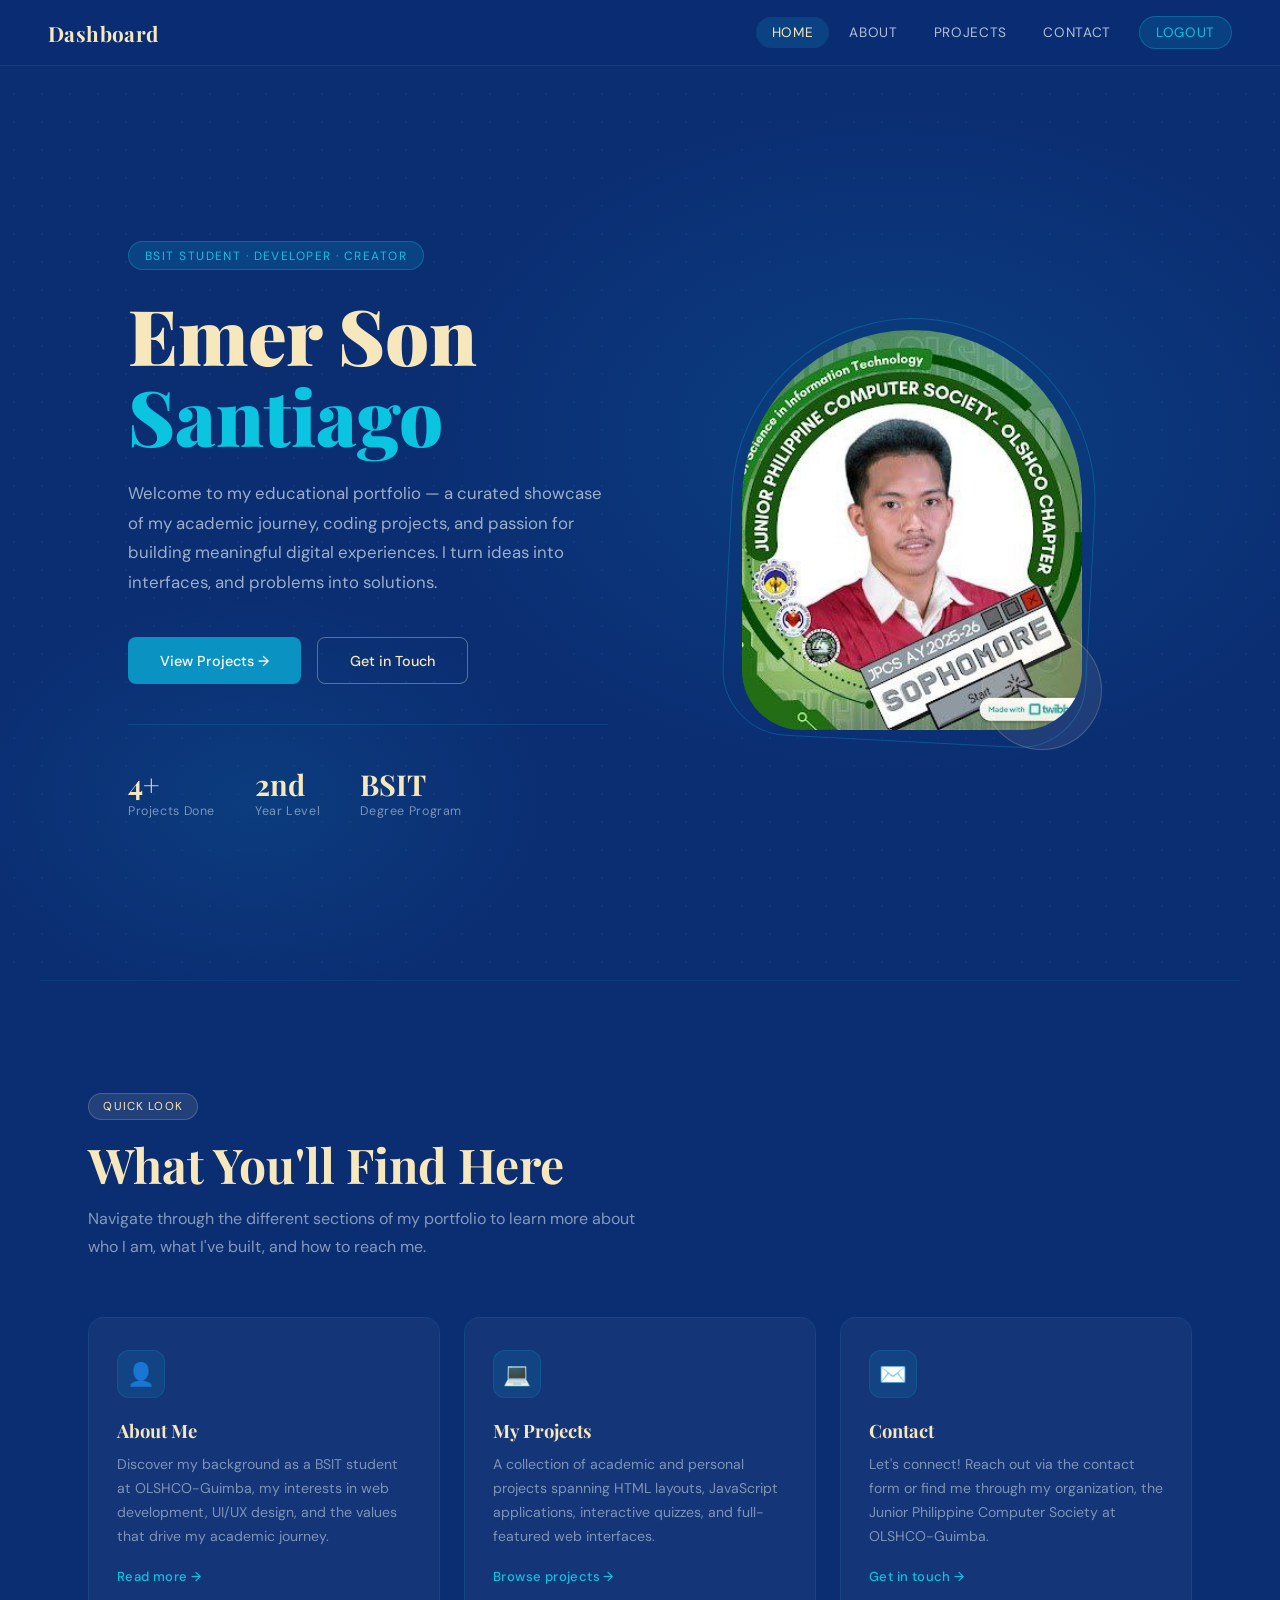
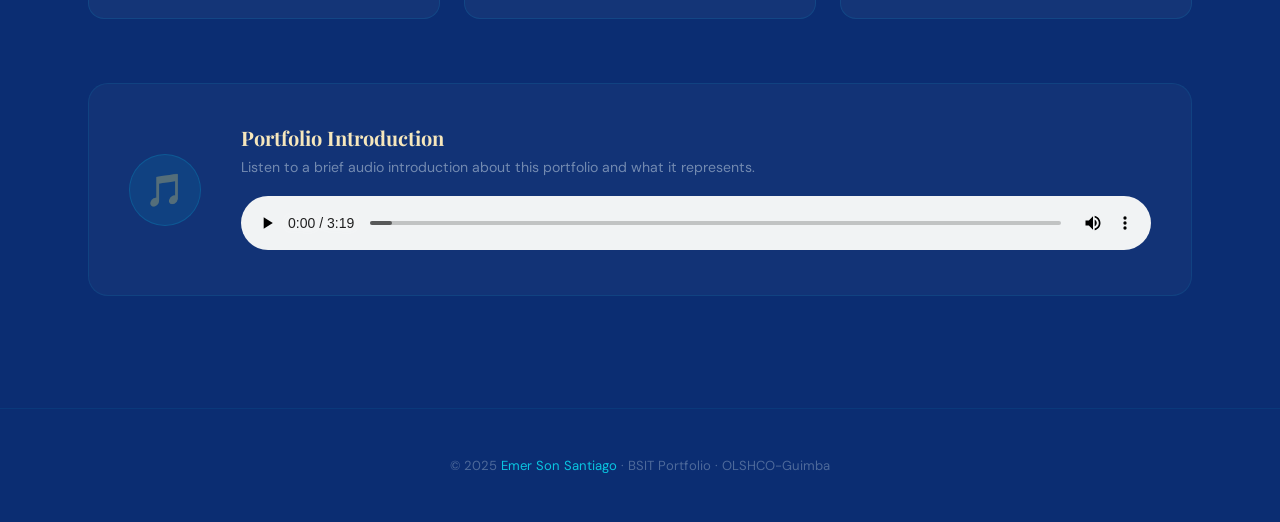
==== WS101_PX_Santiaggo_Emer son/index.html @ e45b5b9c "Add files via upload" ====
<!DOCTYPE html>
<html lang="en">
<head>
  <meta charset="UTF-8">
  <meta name="viewport" content="width=device-width, initial-scale=1.0">
  <title>Home | Emer Son Santiago</title>
  <link rel="stylesheet" href="style.css">
  <style>
    .highlights-grid {
      display: grid;
      grid-template-columns: repeat(3, 1fr);
      gap: 1.5rem;
      margin-top: 2rem;
    }
    .highlight-card {
      background: rgba(255,255,255,0.04);
      border: 1px solid rgba(10,196,224,0.12);
      border-radius: 16px;
      padding: 2rem 1.75rem;
      transition: all 0.3s;
    }
    .highlight-card:hover {
      background: rgba(255,255,255,0.07);
      border-color: rgba(10,196,224,0.28);
      transform: translateY(-4px);
    }
    .highlight-icon {
      width: 48px; height: 48px;
      border-radius: 12px;
      background: rgba(9,146,194,0.15);
      border: 1px solid rgba(9,146,194,0.25);
      display: flex; align-items: center; justify-content: center;
      margin-bottom: 1.25rem;
      font-size: 1.4rem;
    }
    .highlight-card h3 {
      font-family: 'Playfair Display', serif;
      font-size: 1.15rem;
      color: var(--cream);
      margin-bottom: 0.6rem;
    }
    .highlight-card p {
      font-size: 0.88rem;
      color: rgba(232,244,248,0.5);
      line-height: 1.7;
    }
    .highlight-link {
      display: inline-flex;
      align-items: center;
      gap: 0.4rem;
      margin-top: 1.25rem;
      font-size: 0.82rem;
      font-weight: 500;
      color: var(--sky);
      text-decoration: none;
      letter-spacing: 0.03em;
      transition: gap 0.2s;
    }
    .highlight-link:hover { gap: 0.7rem; color: var(--cream); }
    .audio-section {
      margin-top: 4rem;
      padding: 2.5rem;
      background: rgba(255,255,255,0.03);
      border: 1px solid rgba(10,196,224,0.1);
      border-radius: 20px;
      display: flex;
      align-items: center;
      gap: 2.5rem;
    }
    .audio-info h3 {
      font-family: 'Playfair Display', serif;
      font-size: 1.25rem;
      color: var(--cream);
      margin-bottom: 0.4rem;
    }
    .audio-info p {
      font-size: 0.88rem;
      color: rgba(232,244,248,0.45);
      margin-bottom: 1.25rem;
    }
    audio { width: 100%; accent-color: var(--cobalt); }
    .audio-icon {
      width: 72px; height: 72px;
      border-radius: 50%;
      background: rgba(9,146,194,0.15);
      border: 1px solid rgba(9,146,194,0.3);
      display: flex; align-items: center; justify-content: center;
      flex-shrink: 0;
      font-size: 2rem;
    }
    @media(max-width:768px){
      .highlights-grid{grid-template-columns:1fr;}
      .audio-section{flex-direction:column; gap:1.5rem;}
    }
  </style>
</head>
<body>

<nav class="topbar">
  <a href="index.html" class="topbar-logo">Dashboard</a>
  <ul class="topbar-nav">
    <li><a href="index.html" class="active">Home</a></li>
    <li><a href="about.html">About</a></li>
    <li><a href="projects.html">Projects</a></li>
    <li><a href="contact.html">Contact</a></li>
    <li><a href="#" onclick="logoutUser()" class="btn-logout">Logout</a></li>
  </ul>
</nav>

<div class="page-wrapper">

  <!-- HERO -->
  <section class="section-hero">
    <div class="dot-grid" style="inset:0; width:100%; height:100%;"></div>
    <div class="hero-grid">
      <div class="hero-content">
        <span class="hero-label">BSIT Student · Developer · Creator</span>
        <h1 class="hero-name">
          Emer Son
          <span>Santiago</span>
        </h1>
        <p class="hero-desc">
          Welcome to my educational portfolio — a curated showcase of my academic journey, 
          coding projects, and passion for building meaningful digital experiences. 
          I turn ideas into interfaces, and problems into solutions.
        </p>
        <div class="hero-cta">
          <a href="projects.html" class="btn-primary">View Projects →</a>
          <a href="contact.html" class="btn-outline">Get in Touch</a>
        </div>

        <div class="stats-row">
          <div class="stat-item">
            <div class="stat-num">4+</div>
            <div class="stat-label">Projects Done</div>
          </div>
          <div class="stat-item">
            <div class="stat-num">2nd</div>
            <div class="stat-label">Year Level</div>
          </div>
          <div class="stat-item">
            <div class="stat-num">BSIT</div>
            <div class="stat-label">Degree Program</div>
          </div>
        </div>
      </div>

      <div class="hero-visual">
        <div class="profile-frame">
          <img src="profile.jpg" alt="Emer Son Santiago"
               class="profile-img"
               onerror="this.replaceWith(document.getElementById('prof-placeholder').content.cloneNode(true))">
          <template id="prof-placeholder">
            <div class="profile-placeholder">
              <svg width="60" height="60" viewBox="0 0 60 60" fill="none">
                <circle cx="30" cy="22" r="12" stroke="#0AC4E0" stroke-width="1.5"/>
                <path d="M8 52c0-12.15 9.85-22 22-22s22 9.85 22 22" stroke="#0AC4E0" stroke-width="1.5" stroke-linecap="round"/>
              </svg>
              <p>profile.jpg</p>
            </div>
          </template>
        </div>
      </div>
    </div>
  </section>

  <hr class="section-divider">

  <!-- HIGHLIGHTS -->
  <div class="section">
    <span class="section-tag">Quick Look</span>
    <h2 class="section-title">What You'll Find Here</h2>
    <p class="section-sub">
      Navigate through the different sections of my portfolio to learn more about 
      who I am, what I've built, and how to reach me.
    </p>

    <div class="highlights-grid">
      <div class="highlight-card">
        <div class="highlight-icon">👤</div>
        <h3>About Me</h3>
        <p>Discover my background as a BSIT student at OLSHCO-Guimba, my interests in web development, UI/UX design, and the values that drive my academic journey.</p>
        <a href="about.html" class="highlight-link">Read more →</a>
      </div>
      <div class="highlight-card">
        <div class="highlight-icon">💻</div>
        <h3>My Projects</h3>
        <p>A collection of academic and personal projects spanning HTML layouts, JavaScript applications, interactive quizzes, and full-featured web interfaces.</p>
        <a href="projects.html" class="highlight-link">Browse projects →</a>
      </div>
      <div class="highlight-card">
        <div class="highlight-icon">✉️</div>
        <h3>Contact</h3>
        <p>Let's connect! Reach out via the contact form or find me through my organization, the Junior Philippine Computer Society at OLSHCO-Guimba.</p>
        <a href="contact.html" class="highlight-link">Get in touch →</a>
      </div>
    </div>

    <!-- AUDIO -->
    <div class="audio-section">
      <div class="audio-icon">🎵</div>
      <div class="audio-info" style="flex:1;">
        <h3>Portfolio Introduction</h3>
        <p>Listen to a brief audio introduction about this portfolio and what it represents.</p>
        <audio controls>
          <source src="intro.mp3" type="audio/mpeg">
          Your browser does not support the audio element.
        </audio>
      </div>
    </div>
  </div>

</div>

<footer>
  <p>© 2025 <span>Emer Son Santiago</span> · BSIT Portfolio · OLSHCO-Guimba</p>
</footer>

<script src="script.js"></script>
</body>
</html>
---- WS101_PX_Santiaggo_Emer son/style.css ----
@import url('https://fonts.googleapis.com/css2?family=Playfair+Display:wght@400;700;900&family=DM+Sans:wght@300;400;500&display=swap');

:root {
  --navy: #0B2D72;
  --cobalt: #0992C2;
  --sky: #0AC4E0;
  --cream: #F6E7BC;
  --white: #ffffff;
  --dark: #061a46;
  --text-light: #e8f4f8;
  --shadow: rgba(11, 45, 114, 0.15);
}

*, *::before, *::after { box-sizing: border-box; margin: 0; padding: 0; }

html { scroll-behavior: smooth; }

body {
  font-family: 'DM Sans', sans-serif;
  background: var(--navy);
  color: var(--text-light);
  min-height: 100vh;
  overflow-x: hidden;
}

/* ─── TOPBAR NAV ─── */
.topbar {
  position: fixed;
  top: 0; left: 0; right: 0;
  z-index: 999;
  display: flex;
  align-items: center;
  justify-content: space-between;
  padding: 1rem 3rem;
  background: rgba(11, 45, 114, 0.85);
  backdrop-filter: blur(12px);
  border-bottom: 1px solid rgba(10, 196, 224, 0.15);
}

.topbar-logo {
  font-family: 'Playfair Display', serif;
  font-size: 1.3rem;
  font-weight: 700;
  color: var(--cream);
  text-decoration: none;
  letter-spacing: 0.02em;
}

.topbar-nav {
  display: flex;
  align-items: center;
  gap: 0.25rem;
  list-style: none;
}

.topbar-nav a {
  display: inline-block;
  padding: 0.45rem 1rem;
  color: rgba(232, 244, 248, 0.75);
  text-decoration: none;
  font-size: 0.85rem;
  font-weight: 400;
  letter-spacing: 0.05em;
  text-transform: uppercase;
  border-radius: 100px;
  transition: all 0.2s;
}

.topbar-nav a:hover,
.topbar-nav a.active {
  color: var(--cream);
  background: rgba(10, 196, 224, 0.15);
}

.topbar-nav .btn-logout {
  background: rgba(9, 146, 194, 0.2);
  color: var(--sky);
  border: 1px solid rgba(10, 196, 224, 0.3);
  margin-left: 0.5rem;
}

.topbar-nav .btn-logout:hover {
  background: rgba(9, 146, 194, 0.35);
  color: var(--cream);
}

/* ─── PAGE WRAPPER ─── */
.page-wrapper {
  padding-top: 80px;
  min-height: 100vh;
}

/* ─── SECTION HERO ─── */
.section-hero {
  min-height: 100vh;
  display: flex;
  align-items: center;
  position: relative;
  overflow: hidden;
}

.section-hero::before {
  content: '';
  position: absolute;
  inset: 0;
  background:
    radial-gradient(ellipse 60% 60% at 70% 40%, rgba(9, 146, 194, 0.18) 0%, transparent 65%),
    radial-gradient(ellipse 40% 40% at 20% 80%, rgba(10, 196, 224, 0.10) 0%, transparent 60%);
}

.hero-grid {
  display: grid;
  grid-template-columns: 1fr 1fr;
  gap: 4rem;
  align-items: center;
  max-width: 1200px;
  margin: 0 auto;
  padding: 6rem 3rem;
  position: relative;
}

.hero-label {
  display: inline-block;
  padding: 0.35rem 1rem;
  background: rgba(10, 196, 224, 0.15);
  border: 1px solid rgba(10, 196, 224, 0.3);
  border-radius: 100px;
  font-size: 0.75rem;
  letter-spacing: 0.12em;
  text-transform: uppercase;
  color: var(--sky);
  margin-bottom: 1.5rem;
}

.hero-name {
  font-family: 'Playfair Display', serif;
  font-size: clamp(3rem, 6vw, 5rem);
  font-weight: 900;
  line-height: 1.05;
  color: var(--cream);
  margin-bottom: 1.5rem;
}

.hero-name span {
  display: block;
  color: var(--sky);
}

.hero-desc {
  font-size: 1.05rem;
  line-height: 1.75;
  color: rgba(232, 244, 248, 0.65);
  max-width: 480px;
  margin-bottom: 2.5rem;
}

.hero-cta {
  display: flex;
  gap: 1rem;
  flex-wrap: wrap;
}

.btn-primary {
  display: inline-flex;
  align-items: center;
  gap: 0.5rem;
  padding: 0.85rem 2rem;
  background: var(--cobalt);
  color: var(--white);
  text-decoration: none;
  border-radius: 8px;
  font-size: 0.9rem;
  font-weight: 500;
  border: none;
  cursor: pointer;
  transition: all 0.2s;
}

.btn-primary:hover {
  background: var(--sky);
  color: var(--dark);
  transform: translateY(-2px);
}

.btn-outline {
  display: inline-flex;
  align-items: center;
  gap: 0.5rem;
  padding: 0.85rem 2rem;
  background: transparent;
  color: var(--cream);
  text-decoration: none;
  border-radius: 8px;
  font-size: 0.9rem;
  font-weight: 500;
  border: 1px solid rgba(246, 231, 188, 0.35);
  cursor: pointer;
  transition: all 0.2s;
}

.btn-outline:hover {
  background: rgba(246, 231, 188, 0.1);
  border-color: var(--cream);
  transform: translateY(-2px);
}

/* ─── HERO VISUAL ─── */
.hero-visual {
  display: flex;
  justify-content: center;
  align-items: center;
  position: relative;
}

.profile-frame {
  position: relative;
  width: 340px;
  height: 400px;
}

.profile-frame::before {
  content: '';
  position: absolute;
  inset: -12px;
  border: 1.5px solid rgba(10, 196, 224, 0.25);
  border-radius: 220px 220px 80px 80px;
  transform: rotate(3deg);
}

.profile-frame::after {
  content: '';
  position: absolute;
  bottom: -20px; right: -20px;
  width: 120px; height: 120px;
  background: rgba(246, 231, 188, 0.08);
  border: 1px solid rgba(246, 231, 188, 0.2);
  border-radius: 50%;
}

.profile-img {
  width: 100%;
  height: 100%;
  object-fit: cover;
  border-radius: 200px 200px 70px 70px;
  display: block;
}

.profile-placeholder {
  width: 100%;
  height: 100%;
  border-radius: 200px 200px 70px 70px;
  background: linear-gradient(160deg, rgba(9,146,194,0.25) 0%, rgba(10,196,224,0.1) 100%);
  border: 1px solid rgba(10, 196, 224, 0.2);
  display: flex;
  flex-direction: column;
  align-items: center;
  justify-content: center;
  gap: 0.75rem;
}

.profile-placeholder svg {
  opacity: 0.4;
}

.profile-placeholder p {
  font-size: 0.8rem;
  color: rgba(10, 196, 224, 0.6);
}

/* ─── STATS ROW ─── */
.stats-row {
  display: flex;
  gap: 2.5rem;
  margin-top: 2.5rem;
  padding-top: 2.5rem;
  border-top: 1px solid rgba(10, 196, 224, 0.15);
}

.stat-num {
  font-family: 'Playfair Display', serif;
  font-size: 1.8rem;
  font-weight: 700;
  color: var(--cream);
}

.stat-label {
  font-size: 0.78rem;
  color: rgba(232, 244, 248, 0.5);
  letter-spacing: 0.05em;
}

/* ─── SECTION BASE ─── */
.section {
  padding: 7rem 3rem;
  max-width: 1200px;
  margin: 0 auto;
}

.section-tag {
  display: inline-block;
  padding: 0.3rem 0.9rem;
  background: rgba(246, 231, 188, 0.1);
  border: 1px solid rgba(246, 231, 188, 0.2);
  border-radius: 100px;
  font-size: 0.72rem;
  letter-spacing: 0.1em;
  text-transform: uppercase;
  color: var(--cream);
  margin-bottom: 1rem;
}

.section-title {
  font-family: 'Playfair Display', serif;
  font-size: clamp(2rem, 4vw, 3rem);
  font-weight: 700;
  color: var(--cream);
  margin-bottom: 0.75rem;
  line-height: 1.2;
}

.section-sub {
  font-size: 1rem;
  color: rgba(232, 244, 248, 0.55);
  max-width: 560px;
  line-height: 1.75;
  margin-bottom: 3.5rem;
}

/* ─── DIVIDER ─── */
.section-divider {
  border: none;
  border-top: 1px solid rgba(10, 196, 224, 0.1);
  max-width: 1200px;
  margin: 0 auto;
}

/* ─── CARDS ─── */
.card {
  background: rgba(255,255,255,0.04);
  border: 1px solid rgba(10, 196, 224, 0.12);
  border-radius: 16px;
  padding: 2rem;
  transition: all 0.3s;
}

.card:hover {
  background: rgba(255,255,255,0.07);
  border-color: rgba(10, 196, 224, 0.3);
  transform: translateY(-4px);
}

/* ─── FOOTER ─── */
footer {
  text-align: center;
  padding: 3rem;
  color: rgba(232, 244, 248, 0.3);
  font-size: 0.82rem;
  border-top: 1px solid rgba(10, 196, 224, 0.08);
}

footer span {
  color: var(--sky);
}

/* ─── DECORATIVE DOTS ─── */
.dot-grid {
  position: absolute;
  opacity: 0.06;
  background-image: radial-gradient(circle, var(--sky) 1px, transparent 1px);
  background-size: 28px 28px;
}

/* ─── RESPONSIVE ─── */
@media (max-width: 768px) {
  .topbar { padding: 0.9rem 1.5rem; }
  .topbar-nav { gap: 0; }
  .topbar-nav a { padding: 0.4rem 0.65rem; font-size: 0.78rem; }
  .hero-grid { grid-template-columns: 1fr; text-align: center; padding: 4rem 1.5rem; gap: 3rem; }
  .hero-desc { margin: 0 auto 2.5rem; }
  .hero-cta { justify-content: center; }
  .stats-row { justify-content: center; gap: 2rem; }
  .section { padding: 5rem 1.5rem; }
  .profile-frame { width: 260px; height: 310px; }
}
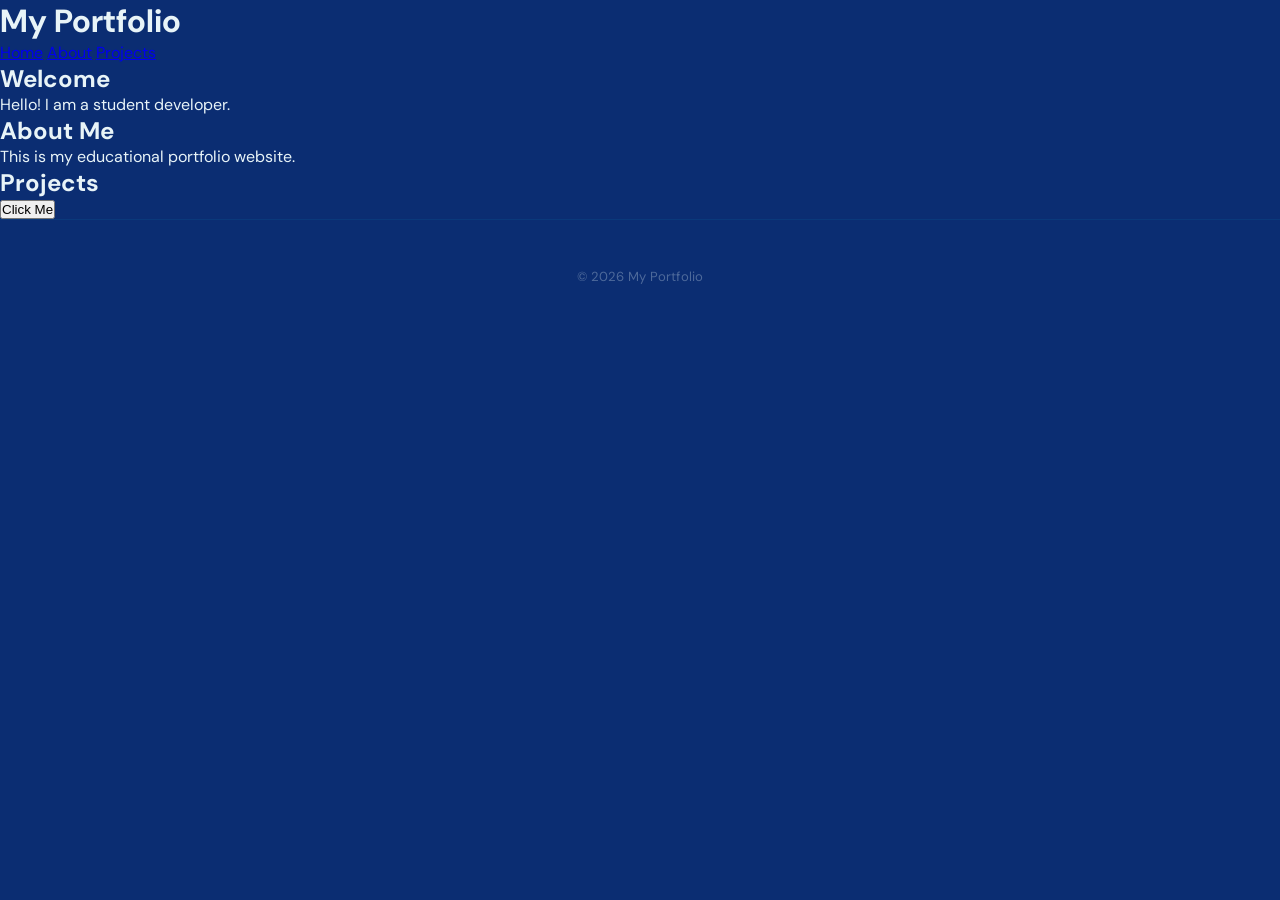
==== commit 06d26d2b: "Revise index.html for educational portfolio Updated the structure and content of the portfolio webpa" ====
--- a/WS101_PX_Santiaggo_Emer son/index.html
+++ b/WS101_PX_Santiaggo_Emer son/index.html
@@ -1,221 +1,41 @@
 <!DOCTYPE html>
 <html lang="en">
 <head>
-  <meta charset="UTF-8">
-  <meta name="viewport" content="width=device-width, initial-scale=1.0">
-  <title>Home | Emer Son Santiago</title>
-  <link rel="stylesheet" href="style.css">
-  <style>
-    .highlights-grid {
-      display: grid;
-      grid-template-columns: repeat(3, 1fr);
-      gap: 1.5rem;
-      margin-top: 2rem;
-    }
-    .highlight-card {
-      background: rgba(255,255,255,0.04);
-      border: 1px solid rgba(10,196,224,0.12);
-      border-radius: 16px;
-      padding: 2rem 1.75rem;
-      transition: all 0.3s;
-    }
-    .highlight-card:hover {
-      background: rgba(255,255,255,0.07);
-      border-color: rgba(10,196,224,0.28);
-      transform: translateY(-4px);
-    }
-    .highlight-icon {
-      width: 48px; height: 48px;
-      border-radius: 12px;
-      background: rgba(9,146,194,0.15);
-      border: 1px solid rgba(9,146,194,0.25);
-      display: flex; align-items: center; justify-content: center;
-      margin-bottom: 1.25rem;
-      font-size: 1.4rem;
-    }
-    .highlight-card h3 {
-      font-family: 'Playfair Display', serif;
-      font-size: 1.15rem;
-      color: var(--cream);
-      margin-bottom: 0.6rem;
-    }
-    .highlight-card p {
-      font-size: 0.88rem;
-      color: rgba(232,244,248,0.5);
-      line-height: 1.7;
-    }
-    .highlight-link {
-      display: inline-flex;
-      align-items: center;
-      gap: 0.4rem;
-      margin-top: 1.25rem;
-      font-size: 0.82rem;
-      font-weight: 500;
-      color: var(--sky);
-      text-decoration: none;
-      letter-spacing: 0.03em;
-      transition: gap 0.2s;
-    }
-    .highlight-link:hover { gap: 0.7rem; color: var(--cream); }
-    .audio-section {
-      margin-top: 4rem;
-      padding: 2.5rem;
-      background: rgba(255,255,255,0.03);
-      border: 1px solid rgba(10,196,224,0.1);
-      border-radius: 20px;
-      display: flex;
-      align-items: center;
-      gap: 2.5rem;
-    }
-    .audio-info h3 {
-      font-family: 'Playfair Display', serif;
-      font-size: 1.25rem;
-      color: var(--cream);
-      margin-bottom: 0.4rem;
-    }
-    .audio-info p {
-      font-size: 0.88rem;
-      color: rgba(232,244,248,0.45);
-      margin-bottom: 1.25rem;
-    }
-    audio { width: 100%; accent-color: var(--cobalt); }
-    .audio-icon {
-      width: 72px; height: 72px;
-      border-radius: 50%;
-      background: rgba(9,146,194,0.15);
-      border: 1px solid rgba(9,146,194,0.3);
-      display: flex; align-items: center; justify-content: center;
-      flex-shrink: 0;
-      font-size: 2rem;
-    }
-    @media(max-width:768px){
-      .highlights-grid{grid-template-columns:1fr;}
-      .audio-section{flex-direction:column; gap:1.5rem;}
-    }
-  </style>
+    <meta charset="UTF-8">
+    <meta name="viewport" content="width=device-width, initial-scale=1.0">
+    <title>My Educational Portfolio</title>
+    <link rel="stylesheet" href="style.css">
 </head>
 <body>
 
-<nav class="topbar">
-  <a href="index.html" class="topbar-logo">Dashboard</a>
-  <ul class="topbar-nav">
-    <li><a href="index.html" class="active">Home</a></li>
-    <li><a href="about.html">About</a></li>
-    <li><a href="projects.html">Projects</a></li>
-    <li><a href="contact.html">Contact</a></li>
-    <li><a href="#" onclick="logoutUser()" class="btn-logout">Logout</a></li>
-  </ul>
-</nav>
+<header>
+    <h1>My Portfolio</h1>
+    <nav>
+        <a href="#home">Home</a>
+        <a href="#about">About</a>
+        <a href="#projects">Projects</a>
+    </nav>
+</header>
 
-<div class="page-wrapper">
+<section id="home">
+    <h2>Welcome</h2>
+    <p>Hello! I am a student developer.</p>
+</section>
 
-  <!-- HERO -->
-  <section class="section-hero">
-    <div class="dot-grid" style="inset:0; width:100%; height:100%;"></div>
-    <div class="hero-grid">
-      <div class="hero-content">
-        <span class="hero-label">BSIT Student · Developer · Creator</span>
-        <h1 class="hero-name">
-          Emer Son
-          <span>Santiago</span>
-        </h1>
-        <p class="hero-desc">
-          Welcome to my educational portfolio — a curated showcase of my academic journey, 
-          coding projects, and passion for building meaningful digital experiences. 
-          I turn ideas into interfaces, and problems into solutions.
-        </p>
-        <div class="hero-cta">
-          <a href="projects.html" class="btn-primary">View Projects →</a>
-          <a href="contact.html" class="btn-outline">Get in Touch</a>
-        </div>
+<section id="about">
+    <h2>About Me</h2>
+    <p>This is my educational portfolio website.</p>
+</section>
 
-        <div class="stats-row">
-          <div class="stat-item">
-            <div class="stat-num">4+</div>
-            <div class="stat-label">Projects Done</div>
-          </div>
-          <div class="stat-item">
-            <div class="stat-num">2nd</div>
-            <div class="stat-label">Year Level</div>
-          </div>
-          <div class="stat-item">
-            <div class="stat-num">BSIT</div>
-            <div class="stat-label">Degree Program</div>
-          </div>
-        </div>
-      </div>
-
-      <div class="hero-visual">
-        <div class="profile-frame">
-          <img src="profile.jpg" alt="Emer Son Santiago"
-               class="profile-img"
-               onerror="this.replaceWith(document.getElementById('prof-placeholder').content.cloneNode(true))">
-          <template id="prof-placeholder">
-            <div class="profile-placeholder">
-              <svg width="60" height="60" viewBox="0 0 60 60" fill="none">
-                <circle cx="30" cy="22" r="12" stroke="#0AC4E0" stroke-width="1.5"/>
-                <path d="M8 52c0-12.15 9.85-22 22-22s22 9.85 22 22" stroke="#0AC4E0" stroke-width="1.5" stroke-linecap="round"/>
-              </svg>
-              <p>profile.jpg</p>
-            </div>
-          </template>
-        </div>
-      </div>
-    </div>
-  </section>
-
-  <hr class="section-divider">
-
-  <!-- HIGHLIGHTS -->
-  <div class="section">
-    <span class="section-tag">Quick Look</span>
-    <h2 class="section-title">What You'll Find Here</h2>
-    <p class="section-sub">
-      Navigate through the different sections of my portfolio to learn more about 
-      who I am, what I've built, and how to reach me.
-    </p>
-
-    <div class="highlights-grid">
-      <div class="highlight-card">
-        <div class="highlight-icon">👤</div>
-        <h3>About Me</h3>
-        <p>Discover my background as a BSIT student at OLSHCO-Guimba, my interests in web development, UI/UX design, and the values that drive my academic journey.</p>
-        <a href="about.html" class="highlight-link">Read more →</a>
-      </div>
-      <div class="highlight-card">
-        <div class="highlight-icon">💻</div>
-        <h3>My Projects</h3>
-        <p>A collection of academic and personal projects spanning HTML layouts, JavaScript applications, interactive quizzes, and full-featured web interfaces.</p>
-        <a href="projects.html" class="highlight-link">Browse projects →</a>
-      </div>
-      <div class="highlight-card">
-        <div class="highlight-icon">✉️</div>
-        <h3>Contact</h3>
-        <p>Let's connect! Reach out via the contact form or find me through my organization, the Junior Philippine Computer Society at OLSHCO-Guimba.</p>
-        <a href="contact.html" class="highlight-link">Get in touch →</a>
-      </div>
-    </div>
-
-    <!-- AUDIO -->
-    <div class="audio-section">
-      <div class="audio-icon">🎵</div>
-      <div class="audio-info" style="flex:1;">
-        <h3>Portfolio Introduction</h3>
-        <p>Listen to a brief audio introduction about this portfolio and what it represents.</p>
-        <audio controls>
-          <source src="intro.mp3" type="audio/mpeg">
-          Your browser does not support the audio element.
-        </audio>
-      </div>
-    </div>
-  </div>
-
-</div>
+<section id="projects">
+    <h2>Projects</h2>
+    <button onclick="showMessage()">Click Me</button>
+</section>
 
 <footer>
-  <p>© 2025 <span>Emer Son Santiago</span> · BSIT Portfolio · OLSHCO-Guimba</p>
+    <p>© 2026 My Portfolio</p>
 </footer>
 
 <script src="script.js"></script>
 </body>
-</html>+</html>
